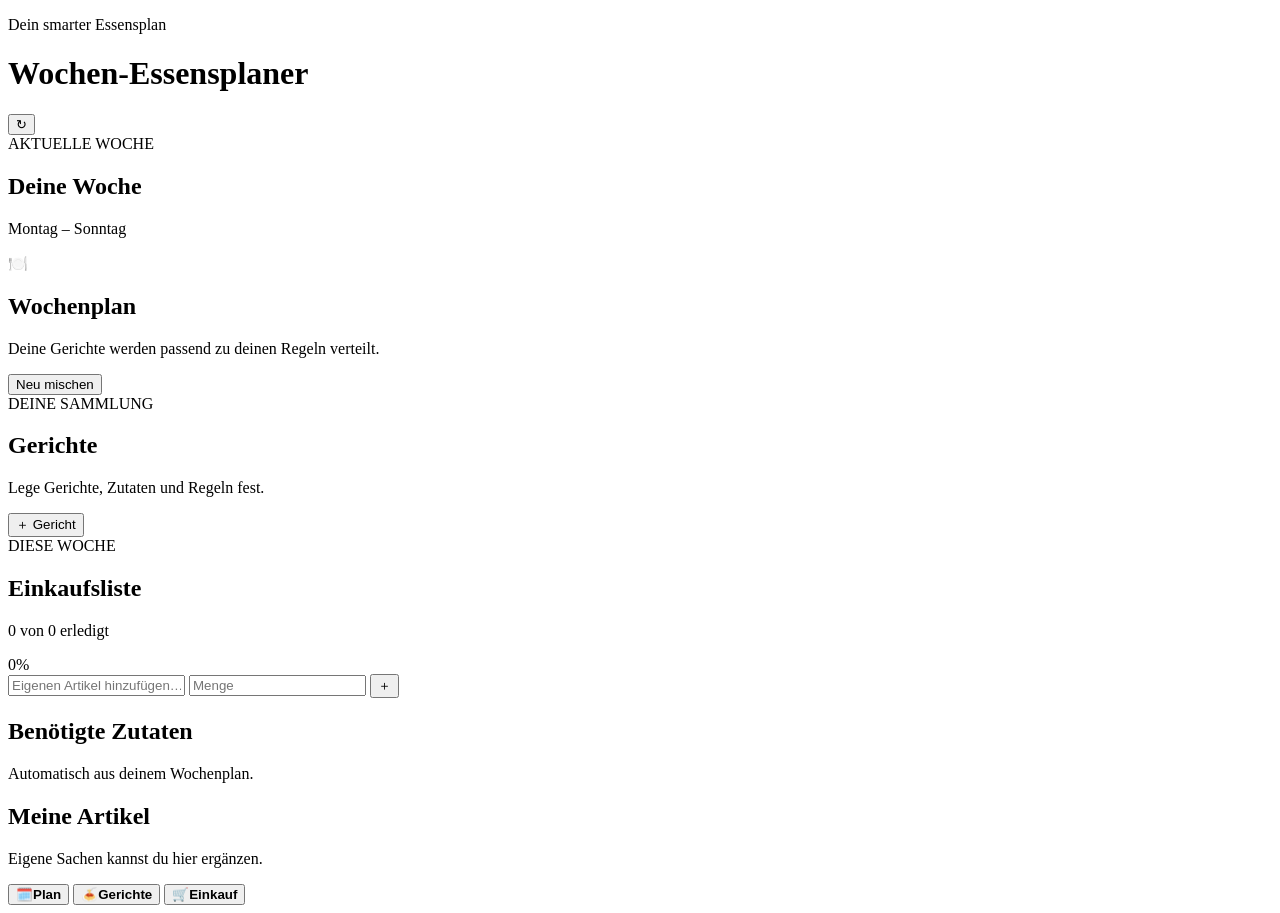
==== index.html @ 70a1434f "Build mobile-first weekly meal planner" ====
<!doctype html>
<html lang="de">
<head>
  <meta charset="utf-8">
  <meta name="viewport" content="width=device-width, initial-scale=1, viewport-fit=cover">
  <meta name="theme-color" content="#111827">
  <title>Wochen-Essensplaner</title>
  <link rel="stylesheet" href="style.css">
</head>
<body>
  <div class="app-shell">
    <header class="topbar">
      <div>
        <p class="eyebrow">Dein smarter Essensplan</p>
        <h1>Wochen-Essensplaner</h1>
      </div>
      <button class="icon-btn" id="shuffleTop" aria-label="Woche neu mischen">↻</button>
    </header>

    <main>
      <section class="tab-panel active" id="panel-plan" data-panel="plan">
        <div class="week-hero">
          <div>
            <span class="hero-label">AKTUELLE WOCHE</span>
            <h2 id="weekTitle">Deine Woche</h2>
            <p id="weekRange">Montag – Sonntag</p>
          </div>
          <span class="hero-icon">🍽️</span>
        </div>

        <div class="section-heading">
          <div>
            <h2>Wochenplan</h2>
            <p>Deine Gerichte werden passend zu deinen Regeln verteilt.</p>
          </div>
          <button class="primary-btn compact" id="shufflePlan">Neu mischen</button>
        </div>

        <div id="planList" class="stack"></div>
      </section>

      <section class="tab-panel" id="panel-dishes" data-panel="dishes">
        <div class="section-heading page-heading">
          <div>
            <span class="hero-label">DEINE SAMMLUNG</span>
            <h2>Gerichte</h2>
            <p>Lege Gerichte, Zutaten und Regeln fest.</p>
          </div>
          <button class="primary-btn" id="addDishBtn">＋ Gericht</button>
        </div>
        <div id="dishList" class="stack"></div>
      </section>

      <section class="tab-panel" id="panel-shopping" data-panel="shopping">
        <div class="shopping-summary">
          <div>
            <span class="hero-label">DIESE WOCHE</span>
            <h2>Einkaufsliste</h2>
            <p id="shoppingProgress">0 von 0 erledigt</p>
          </div>
          <div class="progress-ring" id="progressRing">0%</div>
        </div>

        <form class="add-shopping" id="shoppingForm">
          <input id="shoppingName" type="text" placeholder="Eigenen Artikel hinzufügen…" maxlength="80" required>
          <input id="shoppingQty" class="qty-input" type="text" placeholder="Menge" maxlength="20">
          <button class="primary-btn" type="submit">＋</button>
        </form>

        <div class="section-heading small-heading">
          <div>
            <h2>Benötigte Zutaten</h2>
            <p>Automatisch aus deinem Wochenplan.</p>
          </div>
        </div>
        <div id="autoShoppingList" class="shopping-list"></div>

        <div class="section-heading small-heading manual-heading">
          <div>
            <h2>Meine Artikel</h2>
            <p>Eigene Sachen kannst du hier ergänzen.</p>
          </div>
        </div>
        <div id="manualShoppingList" class="shopping-list"></div>
      </section>
    </main>

    <nav class="bottom-nav" aria-label="Hauptnavigation">
      <button class="nav-item active" data-tab="plan"><span>🗓️</span><strong>Plan</strong></button>
      <button class="nav-item" data-tab="dishes"><span>🍝</span><strong>Gerichte</strong></button>
      <button class="nav-item" data-tab="shopping"><span>🛒</span><strong>Einkauf</strong></button>
    </nav>
  </div>

  <dialog id="dishDialog" class="dish-dialog">
    <form method="dialog" id="dishForm" class="dialog-card">
      <div class="dialog-header">
        <div>
          <span class="hero-label">GERICHT BEARBEITEN</span>
          <h2 id="dialogTitle">Neues Gericht</h2>
        </div>
        <button type="button" class="icon-btn" id="closeDialog" aria-label="Schließen">×</button>
      </div>

      <label class="field-label">Name
        <input id="dishName" type="text" maxlength="60" placeholder="z. B. Spaghetti Bolognese" required>
      </label>

      <div class="field-block">
        <div class="field-label-row">
          <span class="field-label">Zutaten</span>
          <button type="button" class="text-btn" id="addIngredientBtn">＋ Zutat</button>
        </div>
        <div id="ingredientRows" class="ingredient-rows"></div>
      </div>

      <div class="field-block">
        <div class="field-label-row">
          <span class="field-label">Wann darf es vorkommen?</span>
          <button type="button" class="text-btn" id="allDaysBtn">Jeden Tag</button>
        </div>
        <div class="day-grid" id="dayGrid"></div>
        <p class="helper-text">Mehrere Tage sind möglich. Beispiel: Nur Samstag und Sonntag.</p>
      </div>

      <div class="dialog-actions">
        <button type="button" class="secondary-btn" id="cancelDish">Abbrechen</button>
        <button type="submit" class="primary-btn">Speichern</button>
      </div>
    </form>
  </dialog>

  <script src="script.js"></script>
</body>
</html>
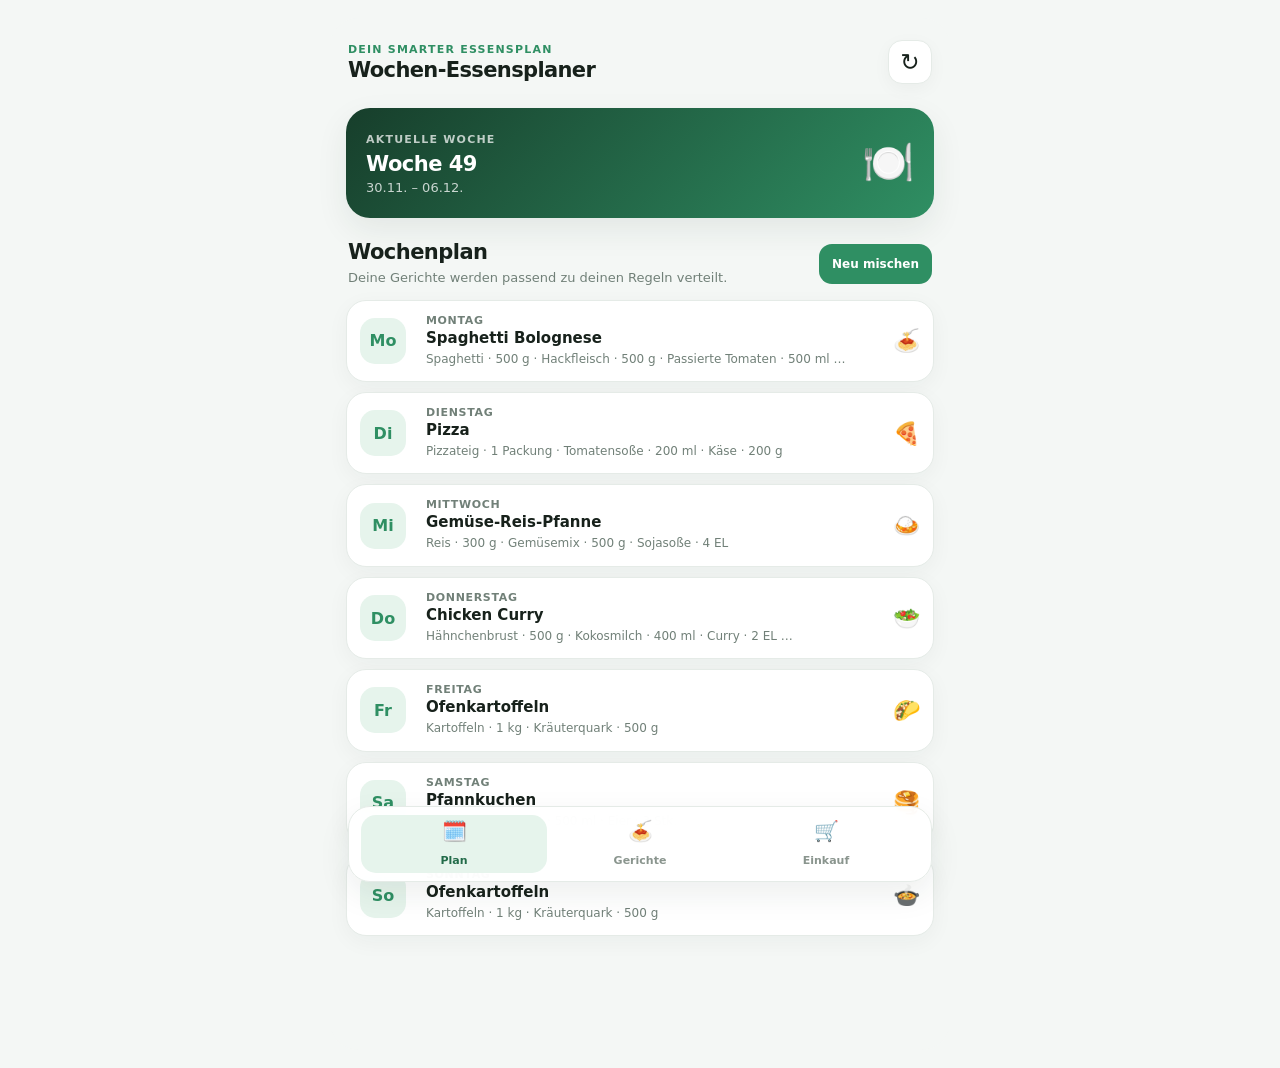
==== commit c86cffc8: "Connect automatic shopping checkbox fix" ====
--- a/index.html
+++ b/index.html
@@ -131,5 +131,6 @@
   </dialog>
 
   <script src="script.js"></script>
+  <script src="shopping-fix.js"></script>
 </body>
 </html>
--- a/style.css
+++ b/style.css
@@ -0,0 +1,219 @@
+:root {
+  --bg: #f4f7f5;
+  --card: #ffffff;
+  --text: #17211b;
+  --muted: #718078;
+  --line: #e5ebe7;
+  --accent: #2f8f63;
+  --accent-dark: #226b49;
+  --accent-soft: #e6f4ec;
+  --danger: #c94b4b;
+  --shadow: 0 12px 32px rgba(24, 48, 35, .08);
+  --radius: 20px;
+}
+
+* { box-sizing: border-box; }
+html { scroll-behavior: smooth; }
+body {
+  margin: 0;
+  background: var(--bg);
+  color: var(--text);
+  font-family: Inter, ui-sans-serif, system-ui, -apple-system, BlinkMacSystemFont, "Segoe UI", sans-serif;
+  -webkit-font-smoothing: antialiased;
+}
+button, input { font: inherit; }
+button { cursor: pointer; }
+
+.app-shell {
+  width: 100%;
+  max-width: 620px;
+  min-height: 100vh;
+  margin: 0 auto;
+  padding-bottom: calc(92px + env(safe-area-inset-bottom));
+}
+
+.topbar {
+  display: flex;
+  align-items: center;
+  justify-content: space-between;
+  padding: 22px 18px 14px;
+}
+
+.eyebrow, .hero-label {
+  margin: 0;
+  color: var(--accent);
+  font-size: 11px;
+  font-weight: 800;
+  letter-spacing: .11em;
+  text-transform: uppercase;
+}
+
+h1, h2, p { margin-top: 0; }
+h1 { margin-bottom: 0; font-size: 21px; letter-spacing: -.03em; }
+h2 { margin-bottom: 5px; font-size: 21px; letter-spacing: -.025em; }
+p { color: var(--muted); line-height: 1.45; }
+
+.icon-btn {
+  width: 44px;
+  height: 44px;
+  border: 1px solid var(--line);
+  border-radius: 14px;
+  background: var(--card);
+  color: var(--text);
+  font-size: 23px;
+  box-shadow: 0 5px 18px rgba(0,0,0,.04);
+}
+.icon-btn:active, .primary-btn:active, .secondary-btn:active, .nav-item:active { transform: scale(.97); }
+
+.tab-panel { display: none; padding: 6px 16px 22px; animation: fadeIn .18s ease; }
+.tab-panel.active { display: block; }
+@keyframes fadeIn { from { opacity: .2; transform: translateY(4px); } to { opacity: 1; transform: translateY(0); } }
+
+.week-hero, .shopping-summary {
+  display: flex;
+  align-items: center;
+  justify-content: space-between;
+  gap: 14px;
+  margin: 4px 0 22px;
+  padding: 20px;
+  border-radius: 24px;
+  background: linear-gradient(135deg, #173e2b, #2f8f63);
+  color: white;
+  box-shadow: var(--shadow);
+}
+.week-hero h2, .shopping-summary h2 { margin: 5px 0 3px; color: white; }
+.week-hero p, .shopping-summary p { margin: 0; color: rgba(255,255,255,.76); font-size: 13px; }
+.week-hero .hero-label, .shopping-summary .hero-label { color: rgba(255,255,255,.72); }
+.hero-icon { font-size: 42px; }
+
+.section-heading {
+  display: flex;
+  align-items: center;
+  justify-content: space-between;
+  gap: 12px;
+  margin: 0 2px 12px;
+}
+.section-heading p { margin: 0; font-size: 13px; }
+.page-heading { align-items: flex-end; margin-bottom: 18px; }
+.small-heading { margin-top: 20px; }
+.manual-heading { margin-top: 28px; }
+
+.primary-btn, .secondary-btn, .text-btn {
+  border: 0;
+  border-radius: 13px;
+  min-height: 44px;
+  padding: 0 16px;
+  font-weight: 800;
+  transition: transform .12s ease, background .12s ease;
+}
+.primary-btn { background: var(--accent); color: white; }
+.primary-btn:hover { background: var(--accent-dark); }
+.primary-btn.compact { min-height: 40px; padding: 0 13px; font-size: 12px; white-space: nowrap; }
+.secondary-btn { background: #edf1ee; color: var(--text); }
+.text-btn { min-height: auto; padding: 5px 0; background: transparent; color: var(--accent); font-size: 12px; }
+
+.stack { display: grid; gap: 10px; }
+.day-card, .dish-card, .shopping-item {
+  background: var(--card);
+  border: 1px solid var(--line);
+  border-radius: var(--radius);
+  box-shadow: 0 6px 22px rgba(30, 55, 40, .045);
+}
+.day-card {
+  display: grid;
+  grid-template-columns: 54px 1fr auto;
+  align-items: center;
+  gap: 12px;
+  padding: 13px;
+}
+.day-name { font-size: 11px; font-weight: 800; color: var(--muted); text-transform: uppercase; letter-spacing: .06em; }
+.day-number {
+  width: 46px; height: 46px; display: grid; place-items: center;
+  border-radius: 15px; background: var(--accent-soft); color: var(--accent); font-weight: 900;
+}
+.day-card h3 { margin: 2px 0 4px; font-size: 15px; }
+.day-card p { margin: 0; font-size: 12px; }
+.dish-emoji { font-size: 22px; }
+.empty-dish { color: var(--muted); font-style: italic; }
+
+.dish-card { padding: 16px; }
+.dish-card-top { display: flex; justify-content: space-between; gap: 12px; align-items: flex-start; }
+.dish-card h3 { margin: 0 0 5px; font-size: 16px; }
+.dish-card p { margin: 0; font-size: 12px; }
+.dish-actions { display: flex; gap: 6px; }
+.small-icon { width: 36px; height: 36px; border: 1px solid var(--line); border-radius: 11px; background: #fafcfb; }
+.small-icon.delete { color: var(--danger); }
+.tags { display: flex; flex-wrap: wrap; gap: 6px; margin-top: 13px; }
+.tag { padding: 6px 9px; border-radius: 9px; background: var(--accent-soft); color: var(--accent-dark); font-size: 11px; font-weight: 800; }
+.ingredient-preview { margin-top: 12px !important; color: #59675f; }
+.empty-state { padding: 28px 18px; border: 1px dashed #cfd9d3; border-radius: var(--radius); text-align: center; }
+.empty-state .empty-icon { font-size: 34px; margin-bottom: 8px; }
+.empty-state p { margin-bottom: 14px; font-size: 13px; }
+
+.shopping-summary { margin-bottom: 15px; }
+.progress-ring {
+  min-width: 62px; height: 62px; display: grid; place-items: center;
+  border: 5px solid rgba(255,255,255,.25); border-top-color: white;
+  border-radius: 50%; font-size: 12px; font-weight: 900;
+}
+.add-shopping { display: grid; grid-template-columns: 1fr 80px 48px; gap: 7px; }
+input {
+  width: 100%; min-height: 46px; border: 1px solid var(--line); border-radius: 13px;
+  background: var(--card); color: var(--text); padding: 0 13px; outline: none;
+}
+input:focus { border-color: var(--accent); box-shadow: 0 0 0 3px rgba(47,143,99,.12); }
+.qty-input { padding: 0 9px; }
+.add-shopping .primary-btn { padding: 0; }
+.shopping-list { display: grid; gap: 8px; }
+.shopping-item { display: flex; align-items: center; gap: 11px; padding: 12px 13px; }
+.shopping-check {
+  width: 22px; height: 22px; accent-color: var(--accent); flex: 0 0 auto;
+}
+.shopping-content { flex: 1; min-width: 0; }
+.shopping-name { display: block; font-size: 14px; font-weight: 700; overflow-wrap: anywhere; }
+.shopping-qty { display: block; margin-top: 2px; color: var(--muted); font-size: 11px; }
+.shopping-item.checked .shopping-name { text-decoration: line-through; color: #8c978f; }
+.delete-shopping { border: 0; background: transparent; color: #a3ada7; font-size: 18px; }
+
+.bottom-nav {
+  position: fixed;
+  z-index: 20;
+  left: 50%; bottom: 0;
+  transform: translateX(-50%);
+  width: min(100%, 620px);
+  display: grid; grid-template-columns: repeat(3, 1fr);
+  padding: 8px 12px calc(8px + env(safe-area-inset-bottom));
+  border-top: 1px solid var(--line);
+  background: rgba(255,255,255,.94);
+  backdrop-filter: blur(16px);
+}
+.nav-item { border: 0; background: transparent; color: #8a958e; min-height: 58px; border-radius: 15px; display: grid; place-items: center; gap: 2px; }
+.nav-item span { font-size: 20px; line-height: 1; }
+.nav-item strong { font-size: 11px; }
+.nav-item.active { background: var(--accent-soft); color: var(--accent-dark); }
+
+.dish-dialog { border: 0; padding: 0; width: min(100% - 22px, 580px); border-radius: 24px; background: transparent; }
+.dish-dialog::backdrop { background: rgba(12, 23, 17, .5); backdrop-filter: blur(4px); }
+.dialog-card { max-height: 88vh; overflow: auto; padding: 20px; border-radius: 24px; background: var(--card); }
+.dialog-header { display: flex; justify-content: space-between; align-items: flex-start; margin-bottom: 18px; }
+.dialog-header h2 { margin-top: 5px; }
+.field-label, .field-block > .field-label { display: block; font-size: 12px; font-weight: 800; }
+.field-label > input { display: block; margin-top: 7px; }
+.field-block { margin-top: 19px; }
+.field-label-row { display: flex; justify-content: space-between; align-items: center; margin-bottom: 8px; }
+.ingredient-rows { display: grid; gap: 7px; }
+.ingredient-row { display: grid; grid-template-columns: 1fr 68px 68px 36px; gap: 5px; }
+.ingredient-row input { min-width: 0; min-height: 42px; padding: 0 9px; font-size: 12px; }
+.remove-ingredient { border: 0; border-radius: 11px; background: #f8eeee; color: var(--danger); }
+.day-grid { display: grid; grid-template-columns: repeat(4, 1fr); gap: 7px; }
+.day-option input { position: absolute; opacity: 0; pointer-events: none; }
+.day-option span { display: grid; place-items: center; min-height: 40px; border: 1px solid var(--line); border-radius: 11px; color: var(--muted); font-size: 11px; font-weight: 800; }
+.day-option input:checked + span { background: var(--accent-soft); border-color: #a9d6bb; color: var(--accent-dark); }
+.helper-text { margin: 8px 0 0; font-size: 11px; }
+.dialog-actions { display: grid; grid-template-columns: 1fr 1fr; gap: 8px; margin-top: 22px; }
+
+@media (min-width: 700px) {
+  body { padding: 18px 0; }
+  .app-shell { min-height: calc(100vh - 36px); border-radius: 28px; background: var(--bg); }
+  .bottom-nav { bottom: 18px; border: 1px solid var(--line); border-radius: 22px; width: min(calc(100% - 36px), 584px); box-shadow: var(--shadow); }
+}
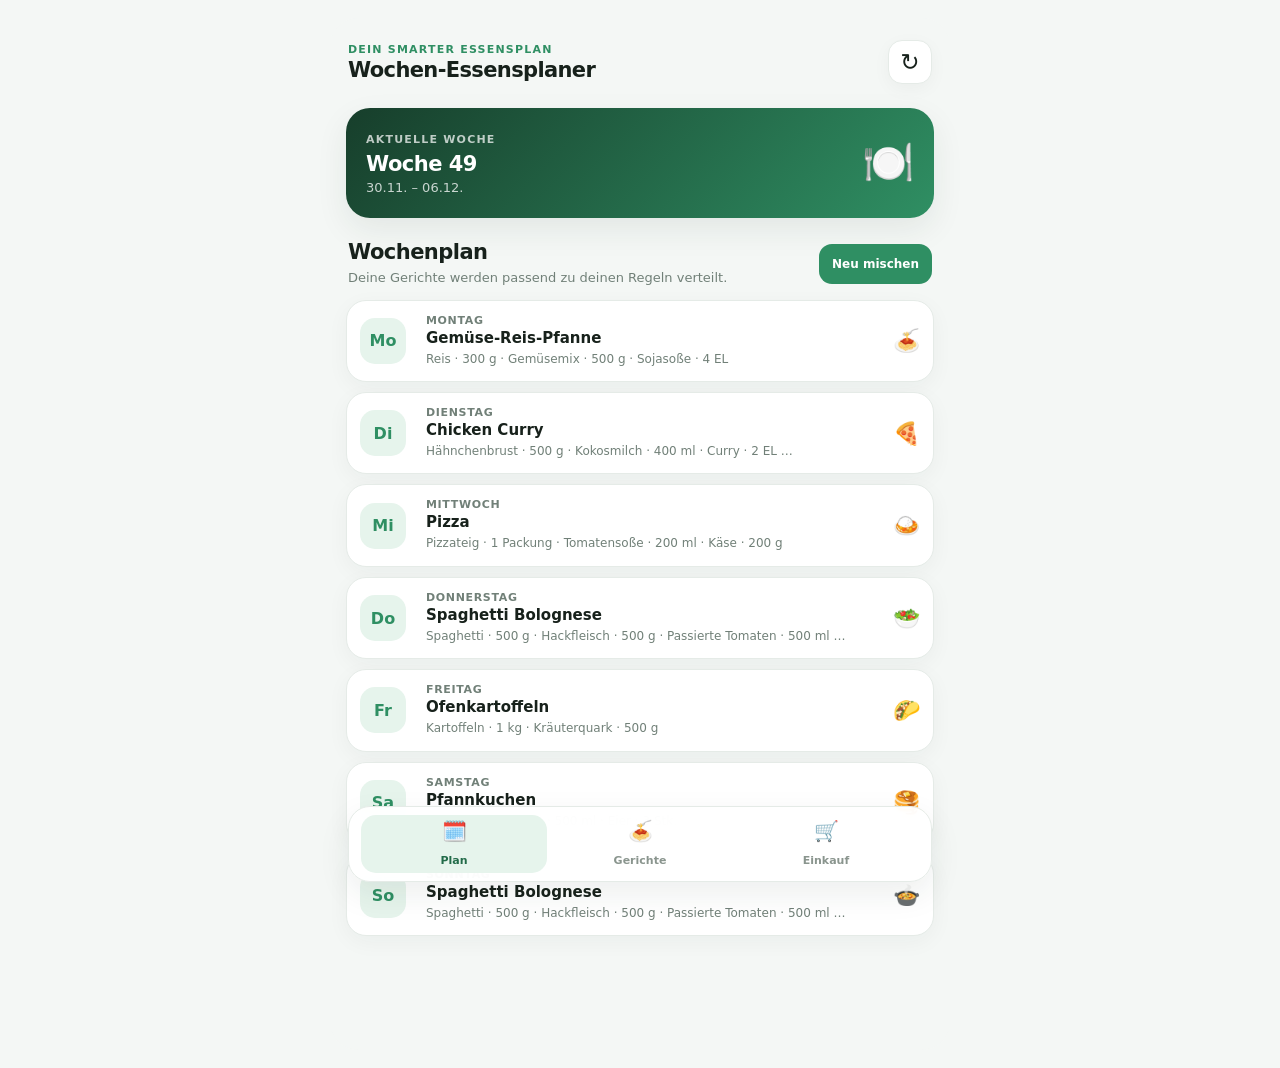
==== commit 0f3af40e: "Connect app manifest and service worker" ====
--- a/index.html
+++ b/index.html
@@ -6,6 +6,7 @@
   <meta name="theme-color" content="#111827">
   <title>Wochen-Essensplaner</title>
   <link rel="stylesheet" href="style.css">
+  <link rel="manifest" href="manifest.webmanifest">
 </head>
 <body>
   <div class="app-shell">
@@ -132,5 +133,10 @@
 
   <script src="script.js"></script>
   <script src="shopping-fix.js"></script>
+  <script>
+    if ("serviceWorker" in navigator && (location.protocol === "https:" || location.hostname === "localhost")) {
+      window.addEventListener("load", () => navigator.serviceWorker.register("./sw.js").catch(err => console.warn("Offline-Modus konnte nicht aktiviert werden:", err)));
+    }
+  </script>
 </body>
 </html>
--- a/style.css
+++ b/style.css
@@ -153,8 +153,9 @@
 .shopping-summary { margin-bottom: 15px; }
 .progress-ring {
   min-width: 62px; height: 62px; display: grid; place-items: center;
-  border: 5px solid rgba(255,255,255,.25); border-top-color: white;
-  border-radius: 50%; font-size: 12px; font-weight: 900;
+  border: 0;
+  border-radius: 0;
+  font-size: 12px; font-weight: 900;
 }
 .add-shopping { display: grid; grid-template-columns: 1fr 80px 48px; gap: 7px; }
 input {
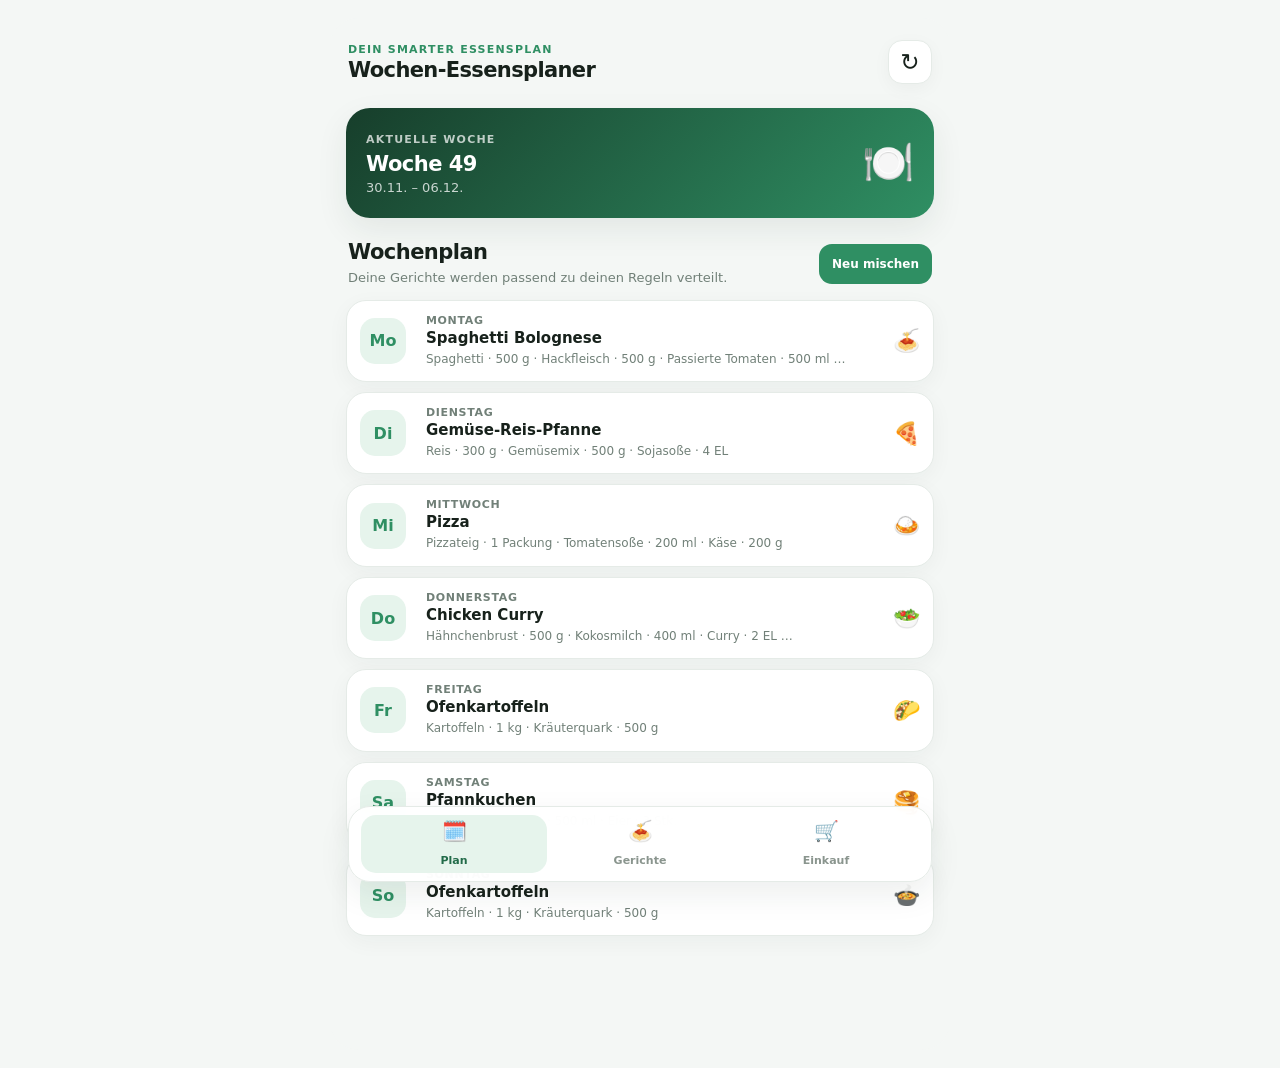
==== commit 9636920f: "Connect app icon and theme color" ====
--- a/index.html
+++ b/index.html
@@ -3,10 +3,11 @@
 <head>
   <meta charset="utf-8">
   <meta name="viewport" content="width=device-width, initial-scale=1, viewport-fit=cover">
-  <meta name="theme-color" content="#111827">
+  <meta name="theme-color" content="#173e2b">
   <title>Wochen-Essensplaner</title>
   <link rel="stylesheet" href="style.css">
   <link rel="manifest" href="manifest.webmanifest">
+  <link rel="icon" href="icons/icon.svg" type="image/svg+xml">
 </head>
 <body>
   <div class="app-shell">
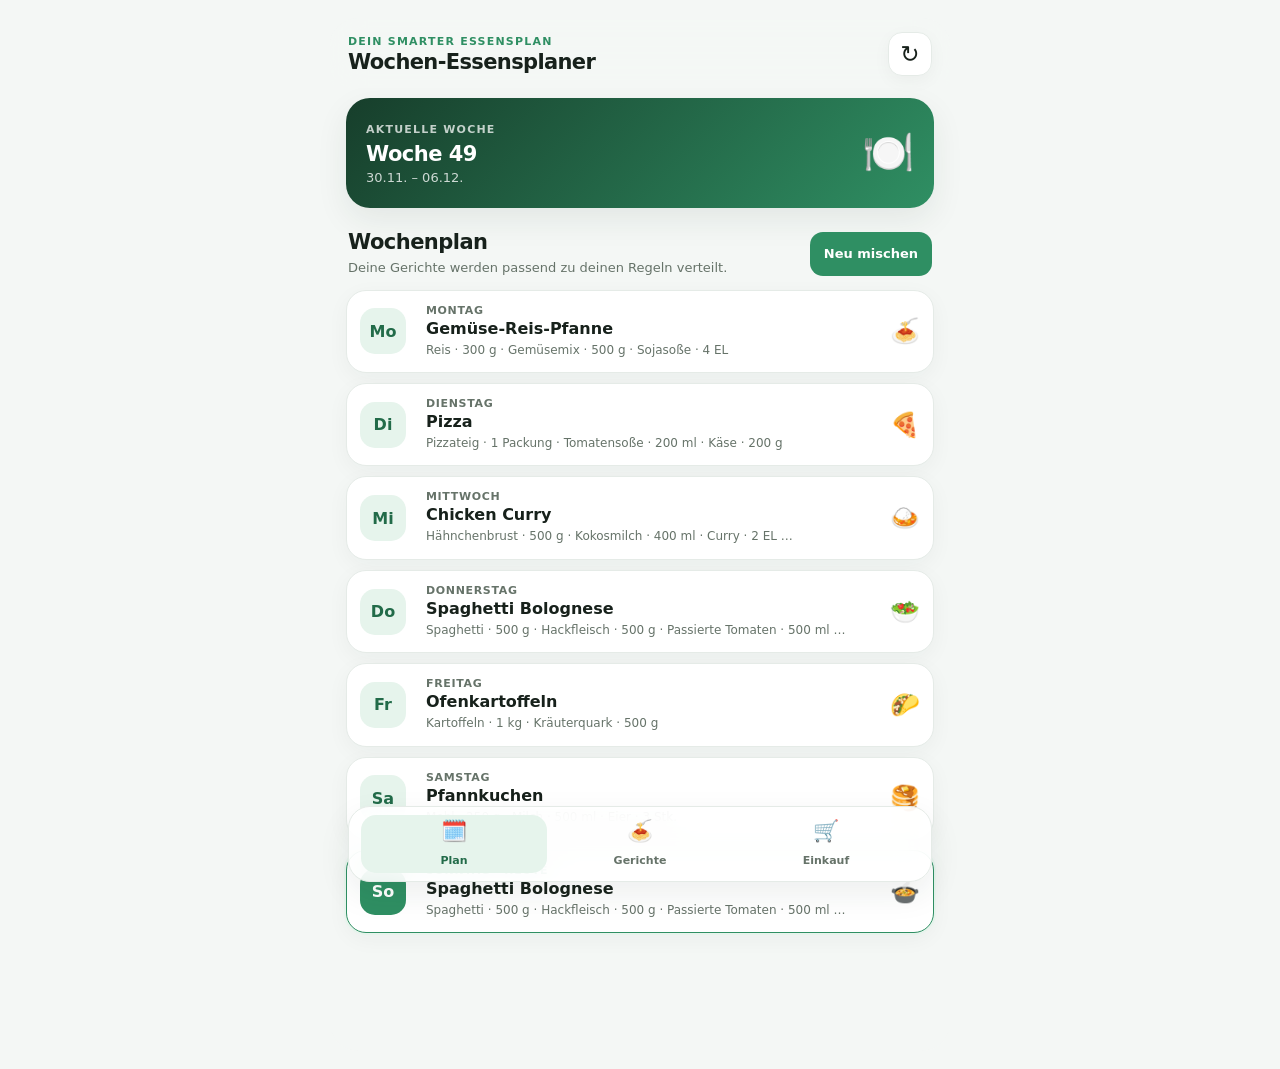
==== commit 50340b04: "Add files via upload" ====
--- a/index.html
+++ b/index.html
@@ -3,11 +3,25 @@
 <head>
   <meta charset="utf-8">
   <meta name="viewport" content="width=device-width, initial-scale=1, viewport-fit=cover">
-  <meta name="theme-color" content="#173e2b">
+  <meta name="theme-color" content="#f4f7f5" media="(prefers-color-scheme: light)">
+  <meta name="theme-color" content="#0e1411" media="(prefers-color-scheme: dark)">
+  <meta name="color-scheme" content="light dark">
+  <meta name="description" content="Plane dein Essen für die ganze Woche und bekomme die Einkaufsliste automatisch.">
   <title>Wochen-Essensplaner</title>
-  <link rel="stylesheet" href="style.css">
+
+  <!-- App-Installation (Android/Chrome) -->
   <link rel="manifest" href="manifest.webmanifest">
   <link rel="icon" href="icons/icon.svg" type="image/svg+xml">
+
+  <!-- App-Installation (iOS / Zum Home-Bildschirm) -->
+  <meta name="apple-mobile-web-app-capable" content="yes">
+  <meta name="mobile-web-app-capable" content="yes">
+  <meta name="apple-mobile-web-app-status-bar-style" content="default">
+  <meta name="apple-mobile-web-app-title" content="Essensplan">
+  <meta name="format-detection" content="telephone=no">
+  <link rel="apple-touch-icon" href="icons/apple-touch-icon.png">
+
+  <link rel="stylesheet" href="style.css">
 </head>
 <body>
   <div class="app-shell">
@@ -18,6 +32,12 @@
       </div>
       <button class="icon-btn" id="shuffleTop" aria-label="Woche neu mischen">↻</button>
     </header>
+
+    <aside class="install-hint" id="installHint" hidden>
+      <span class="hint-icon" aria-hidden="true">📲</span>
+      <p>Als App nutzen: In Safari auf <strong>Teilen</strong> tippen und <strong>„Zum Home-Bildschirm“</strong> wählen.</p>
+      <button class="icon-btn" id="closeHint" aria-label="Hinweis schließen">×</button>
+    </aside>
 
     <main>
       <section class="tab-panel active" id="panel-plan" data-panel="plan">
@@ -60,13 +80,13 @@
             <h2>Einkaufsliste</h2>
             <p id="shoppingProgress">0 von 0 erledigt</p>
           </div>
-          <div class="progress-ring" id="progressRing">0%</div>
+          <div class="progress-ring" id="progressRing" aria-hidden="true">0%</div>
         </div>
 
-        <form class="add-shopping" id="shoppingForm">
-          <input id="shoppingName" type="text" placeholder="Eigenen Artikel hinzufügen…" maxlength="80" required>
-          <input id="shoppingQty" class="qty-input" type="text" placeholder="Menge" maxlength="20">
-          <button class="primary-btn" type="submit">＋</button>
+        <form class="add-shopping" id="shoppingForm" autocomplete="off">
+          <input id="shoppingName" type="text" placeholder="Eigenen Artikel hinzufügen…" maxlength="80" enterkeyhint="done" autocapitalize="sentences" required>
+          <input id="shoppingQty" class="qty-input" type="text" placeholder="Menge" maxlength="20" enterkeyhint="done">
+          <button class="primary-btn" type="submit" aria-label="Artikel hinzufügen">＋</button>
         </form>
 
         <div class="section-heading small-heading">
@@ -95,7 +115,7 @@
   </div>
 
   <dialog id="dishDialog" class="dish-dialog">
-    <form method="dialog" id="dishForm" class="dialog-card">
+    <form method="dialog" id="dishForm" class="dialog-card" autocomplete="off">
       <div class="dialog-header">
         <div>
           <span class="hero-label">GERICHT BEARBEITEN</span>
@@ -105,7 +125,7 @@
       </div>
 
       <label class="field-label">Name
-        <input id="dishName" type="text" maxlength="60" placeholder="z. B. Spaghetti Bolognese" required>
+        <input id="dishName" type="text" maxlength="60" placeholder="z. B. Spaghetti Bolognese" autocapitalize="sentences" enterkeyhint="next" required>
       </label>
 
       <div class="field-block">
@@ -133,11 +153,5 @@
   </dialog>
 
   <script src="script.js"></script>
-  <script src="shopping-fix.js"></script>
-  <script>
-    if ("serviceWorker" in navigator && (location.protocol === "https:" || location.hostname === "localhost")) {
-      window.addEventListener("load", () => navigator.serviceWorker.register("./sw.js").catch(err => console.warn("Offline-Modus konnte nicht aktiviert werden:", err)));
-    }
-  </script>
 </body>
-</html>+</html>
--- a/style.css
+++ b/style.css
@@ -1,42 +1,116 @@
 :root {
+  color-scheme: light dark;
   --bg: #f4f7f5;
+  --bg-blur: rgba(244, 247, 245, .88);
   --card: #ffffff;
   --text: #17211b;
-  --muted: #718078;
+  --text-soft: #59675f;
+  --muted: #667369;
   --line: #e5ebe7;
   --accent: #2f8f63;
+  --accent-hover: #226b49;
   --accent-dark: #226b49;
   --accent-soft: #e6f4ec;
+  --accent-line: #a9d6bb;
   --danger: #c94b4b;
+  --danger-soft: #f8eeee;
+  --surface-2: #edf1ee;
+  --surface-3: #fafcfb;
+  --done: #8c978f;
+  --dash: #cfd9d3;
+  --nav-bg: rgba(255, 255, 255, .88);
   --shadow: 0 12px 32px rgba(24, 48, 35, .08);
+  --card-shadow: 0 6px 22px rgba(30, 55, 40, .045);
   --radius: 20px;
+  --safe-top: env(safe-area-inset-top, 0px);
+  --safe-bottom: env(safe-area-inset-bottom, 0px);
+}
+
+@media (prefers-color-scheme: dark) {
+  :root {
+    --bg: #0e1411;
+    --bg-blur: rgba(14, 20, 17, .88);
+    --card: #17201b;
+    --text: #e9f0eb;
+    --text-soft: #a7b5ac;
+    --muted: #93a39a;
+    --line: #26332b;
+    --accent: #34996b;
+    --accent-hover: #3aa877;
+    --accent-dark: #7fd3a8;
+    --accent-soft: #1b3226;
+    --accent-line: #2f6b4d;
+    --danger: #ef7d7d;
+    --danger-soft: #3a2224;
+    --surface-2: #222d26;
+    --surface-3: #1c2620;
+    --done: #6f7d74;
+    --dash: #36453b;
+    --nav-bg: rgba(23, 32, 27, .88);
+    --shadow: 0 12px 32px rgba(0, 0, 0, .35);
+    --card-shadow: 0 6px 22px rgba(0, 0, 0, .25);
+  }
 }
 
 * { box-sizing: border-box; }
-html { scroll-behavior: smooth; }
+[hidden] { display: none !important; }
+
+html {
+  -webkit-text-size-adjust: 100%;
+  text-size-adjust: 100%;
+}
+
 body {
   margin: 0;
+  min-height: 100vh;
+  min-height: 100dvh;
   background: var(--bg);
   color: var(--text);
   font-family: Inter, ui-sans-serif, system-ui, -apple-system, BlinkMacSystemFont, "Segoe UI", sans-serif;
   -webkit-font-smoothing: antialiased;
-}
+  -webkit-tap-highlight-color: transparent;
+  overscroll-behavior-y: none;
+}
+
+/* Hintergrund nicht scrollen, solange das Bottom Sheet offen ist */
+body:has(dialog[open]) { overflow: hidden; }
+
 button, input { font: inherit; }
-button { cursor: pointer; }
+button {
+  cursor: pointer;
+  touch-action: manipulation;
+  -webkit-user-select: none;
+  user-select: none;
+}
+
+:focus-visible {
+  outline: 3px solid var(--accent);
+  outline-offset: 2px;
+}
 
 .app-shell {
   width: 100%;
   max-width: 620px;
   min-height: 100vh;
+  min-height: 100dvh;
   margin: 0 auto;
-  padding-bottom: calc(92px + env(safe-area-inset-bottom));
+  padding-left: env(safe-area-inset-left, 0px);
+  padding-right: env(safe-area-inset-right, 0px);
+  padding-bottom: calc(96px + var(--safe-bottom));
 }
 
 .topbar {
+  position: sticky;
+  top: 0;
+  z-index: 15;
   display: flex;
   align-items: center;
   justify-content: space-between;
-  padding: 22px 18px 14px;
+  gap: 12px;
+  padding: calc(14px + var(--safe-top)) 18px 12px;
+  background: var(--bg-blur);
+  -webkit-backdrop-filter: blur(16px);
+  backdrop-filter: blur(16px);
 }
 
 .eyebrow, .hero-label {
@@ -54,6 +128,7 @@
 p { color: var(--muted); line-height: 1.45; }
 
 .icon-btn {
+  flex: 0 0 auto;
   width: 44px;
   height: 44px;
   border: 1px solid var(--line);
@@ -61,9 +136,24 @@
   background: var(--card);
   color: var(--text);
   font-size: 23px;
-  box-shadow: 0 5px 18px rgba(0,0,0,.04);
-}
-.icon-btn:active, .primary-btn:active, .secondary-btn:active, .nav-item:active { transform: scale(.97); }
+  box-shadow: 0 5px 18px rgba(0, 0, 0, .04);
+}
+.icon-btn:active, .primary-btn:active, .secondary-btn:active, .nav-item:active, .small-icon:active { transform: scale(.96); }
+
+/* Hinweis: App auf dem iPhone installieren */
+.install-hint {
+  display: grid;
+  grid-template-columns: auto 1fr auto;
+  align-items: center;
+  gap: 12px;
+  margin: 4px 16px 6px;
+  padding: 12px 12px 12px 14px;
+  border: 1px solid var(--accent-line);
+  border-radius: 18px;
+  background: var(--accent-soft);
+}
+.install-hint p { margin: 0; color: var(--text); font-size: 13px; }
+.hint-icon { font-size: 24px; }
 
 .tab-panel { display: none; padding: 6px 16px 22px; animation: fadeIn .18s ease; }
 .tab-panel.active { display: block; }
@@ -82,8 +172,8 @@
   box-shadow: var(--shadow);
 }
 .week-hero h2, .shopping-summary h2 { margin: 5px 0 3px; color: white; }
-.week-hero p, .shopping-summary p { margin: 0; color: rgba(255,255,255,.76); font-size: 13px; }
-.week-hero .hero-label, .shopping-summary .hero-label { color: rgba(255,255,255,.72); }
+.week-hero p, .shopping-summary p { margin: 0; color: rgba(255, 255, 255, .78); font-size: 13px; }
+.week-hero .hero-label, .shopping-summary .hero-label { color: rgba(255, 255, 255, .74); }
 .hero-icon { font-size: 42px; }
 
 .section-heading {
@@ -101,23 +191,26 @@
 .primary-btn, .secondary-btn, .text-btn {
   border: 0;
   border-radius: 13px;
-  min-height: 44px;
+  min-height: 46px;
   padding: 0 16px;
   font-weight: 800;
   transition: transform .12s ease, background .12s ease;
 }
 .primary-btn { background: var(--accent); color: white; }
-.primary-btn:hover { background: var(--accent-dark); }
-.primary-btn.compact { min-height: 40px; padding: 0 13px; font-size: 12px; white-space: nowrap; }
-.secondary-btn { background: #edf1ee; color: var(--text); }
-.text-btn { min-height: auto; padding: 5px 0; background: transparent; color: var(--accent); font-size: 12px; }
+.primary-btn.compact { min-height: 44px; padding: 0 14px; font-size: 13px; white-space: nowrap; }
+.secondary-btn { background: var(--surface-2); color: var(--text); }
+.text-btn { min-height: 44px; padding: 0 4px; background: transparent; color: var(--accent); font-size: 13px; }
+
+@media (hover: hover) {
+  .primary-btn:hover { background: var(--accent-hover); }
+}
 
 .stack { display: grid; gap: 10px; }
 .day-card, .dish-card, .shopping-item {
   background: var(--card);
   border: 1px solid var(--line);
   border-radius: var(--radius);
-  box-shadow: 0 6px 22px rgba(30, 55, 40, .045);
+  box-shadow: var(--card-shadow);
 }
 .day-card {
   display: grid;
@@ -126,56 +219,84 @@
   gap: 12px;
   padding: 13px;
 }
+.day-card.today { border-color: var(--accent); box-shadow: 0 0 0 2px var(--accent-soft), var(--card-shadow); }
+.day-card.today .day-number { background: var(--accent); color: #fff; }
 .day-name { font-size: 11px; font-weight: 800; color: var(--muted); text-transform: uppercase; letter-spacing: .06em; }
+.day-card.today .day-name { color: var(--accent); }
 .day-number {
   width: 46px; height: 46px; display: grid; place-items: center;
-  border-radius: 15px; background: var(--accent-soft); color: var(--accent); font-weight: 900;
-}
-.day-card h3 { margin: 2px 0 4px; font-size: 15px; }
-.day-card p { margin: 0; font-size: 12px; }
-.dish-emoji { font-size: 22px; }
-.empty-dish { color: var(--muted); font-style: italic; }
+  border-radius: 15px; background: var(--accent-soft); color: var(--accent-dark); font-weight: 900;
+}
+.day-card h3 { margin: 2px 0 4px; font-size: 16px; }
+.day-card p { margin: 0; font-size: 12px; overflow-wrap: anywhere; }
+.dish-emoji { font-size: 24px; }
+.empty-dish { color: var(--muted); font-style: italic; font-weight: 500; }
 
 .dish-card { padding: 16px; }
 .dish-card-top { display: flex; justify-content: space-between; gap: 12px; align-items: flex-start; }
-.dish-card h3 { margin: 0 0 5px; font-size: 16px; }
+.dish-card h3 { margin: 0 0 5px; font-size: 16px; overflow-wrap: anywhere; }
 .dish-card p { margin: 0; font-size: 12px; }
-.dish-actions { display: flex; gap: 6px; }
-.small-icon { width: 36px; height: 36px; border: 1px solid var(--line); border-radius: 11px; background: #fafcfb; }
+.dish-actions { display: flex; gap: 8px; flex: 0 0 auto; }
+.small-icon {
+  width: 44px; height: 44px;
+  border: 1px solid var(--line); border-radius: 13px;
+  background: var(--surface-3); color: var(--text);
+  font-size: 17px;
+}
 .small-icon.delete { color: var(--danger); }
 .tags { display: flex; flex-wrap: wrap; gap: 6px; margin-top: 13px; }
-.tag { padding: 6px 9px; border-radius: 9px; background: var(--accent-soft); color: var(--accent-dark); font-size: 11px; font-weight: 800; }
-.ingredient-preview { margin-top: 12px !important; color: #59675f; }
-.empty-state { padding: 28px 18px; border: 1px dashed #cfd9d3; border-radius: var(--radius); text-align: center; }
+.tag { padding: 6px 10px; border-radius: 9px; background: var(--accent-soft); color: var(--accent-dark); font-size: 12px; font-weight: 800; }
+.ingredient-preview { margin-top: 12px !important; color: var(--text-soft); }
+.empty-state { padding: 28px 18px; border: 1px dashed var(--dash); border-radius: var(--radius); text-align: center; }
 .empty-state .empty-icon { font-size: 34px; margin-bottom: 8px; }
 .empty-state p { margin-bottom: 14px; font-size: 13px; }
 
+/* Einkauf */
 .shopping-summary { margin-bottom: 15px; }
 .progress-ring {
-  min-width: 62px; height: 62px; display: grid; place-items: center;
-  border: 0;
-  border-radius: 0;
-  font-size: 12px; font-weight: 900;
-}
-.add-shopping { display: grid; grid-template-columns: 1fr 80px 48px; gap: 7px; }
+  --p: 0;
+  flex: 0 0 64px;
+  width: 64px; height: 64px;
+  display: grid; place-items: center;
+  border-radius: 50%;
+  background:
+    radial-gradient(closest-side, #1f5a3f 78%, transparent 80% 100%),
+    conic-gradient(#fff calc(var(--p) * 1%), rgba(255, 255, 255, .25) 0);
+  font-size: 13px; font-weight: 900;
+}
+
+.add-shopping { display: grid; grid-template-columns: 1fr 84px 50px; gap: 7px; }
 input {
-  width: 100%; min-height: 46px; border: 1px solid var(--line); border-radius: 13px;
+  width: 100%; min-height: 48px; border: 1px solid var(--line); border-radius: 13px;
   background: var(--card); color: var(--text); padding: 0 13px; outline: none;
-}
-input:focus { border-color: var(--accent); box-shadow: 0 0 0 3px rgba(47,143,99,.12); }
+  font-size: 16px; /* verhindert automatisches Zoomen in iOS Safari */
+}
+input::placeholder { color: var(--muted); opacity: .8; }
+input:focus { border-color: var(--accent); box-shadow: 0 0 0 3px rgba(47, 143, 99, .2); }
 .qty-input { padding: 0 9px; }
-.add-shopping .primary-btn { padding: 0; }
+.add-shopping .primary-btn { padding: 0; font-size: 22px; }
+
 .shopping-list { display: grid; gap: 8px; }
-.shopping-item { display: flex; align-items: center; gap: 11px; padding: 12px 13px; }
-.shopping-check {
-  width: 22px; height: 22px; accent-color: var(--accent); flex: 0 0 auto;
-}
+.shopping-item { display: flex; align-items: center; gap: 4px; padding: 0 6px 0 0; }
+.shopping-main {
+  flex: 1; min-width: 0; min-height: 56px;
+  display: flex; align-items: center; gap: 13px;
+  padding: 8px 4px 8px 14px;
+  cursor: pointer;
+}
+.shopping-check { width: 26px; height: 26px; min-height: 0; padding: 0; accent-color: var(--accent); flex: 0 0 auto; }
 .shopping-content { flex: 1; min-width: 0; }
-.shopping-name { display: block; font-size: 14px; font-weight: 700; overflow-wrap: anywhere; }
-.shopping-qty { display: block; margin-top: 2px; color: var(--muted); font-size: 11px; }
-.shopping-item.checked .shopping-name { text-decoration: line-through; color: #8c978f; }
-.delete-shopping { border: 0; background: transparent; color: #a3ada7; font-size: 18px; }
-
+.shopping-name { display: block; font-size: 15px; font-weight: 700; overflow-wrap: anywhere; }
+.shopping-qty { display: block; margin-top: 2px; color: var(--muted); font-size: 12px; }
+.shopping-item.checked .shopping-name { text-decoration: line-through; color: var(--done); }
+.shopping-item.checked { opacity: .78; }
+.delete-shopping {
+  flex: 0 0 auto; width: 44px; height: 44px;
+  border: 0; border-radius: 12px; background: transparent;
+  color: var(--muted); font-size: 22px;
+}
+
+/* Navigation unten */
 .bottom-nav {
   position: fixed;
   z-index: 20;
@@ -183,38 +304,99 @@
   transform: translateX(-50%);
   width: min(100%, 620px);
   display: grid; grid-template-columns: repeat(3, 1fr);
-  padding: 8px 12px calc(8px + env(safe-area-inset-bottom));
+  padding: 8px 12px calc(8px + var(--safe-bottom));
   border-top: 1px solid var(--line);
-  background: rgba(255,255,255,.94);
+  background: var(--nav-bg);
+  -webkit-backdrop-filter: blur(16px);
   backdrop-filter: blur(16px);
 }
-.nav-item { border: 0; background: transparent; color: #8a958e; min-height: 58px; border-radius: 15px; display: grid; place-items: center; gap: 2px; }
-.nav-item span { font-size: 20px; line-height: 1; }
+.nav-item {
+  border: 0; background: transparent; color: var(--muted);
+  min-height: 58px; border-radius: 15px;
+  display: grid; place-items: center; gap: 2px;
+}
+.nav-item span { font-size: 21px; line-height: 1; }
 .nav-item strong { font-size: 11px; }
 .nav-item.active { background: var(--accent-soft); color: var(--accent-dark); }
 
-.dish-dialog { border: 0; padding: 0; width: min(100% - 22px, 580px); border-radius: 24px; background: transparent; }
-.dish-dialog::backdrop { background: rgba(12, 23, 17, .5); backdrop-filter: blur(4px); }
-.dialog-card { max-height: 88vh; overflow: auto; padding: 20px; border-radius: 24px; background: var(--card); }
+/* Gericht bearbeiten: auf dem Handy als Bottom Sheet */
+.dish-dialog {
+  width: 100%;
+  max-width: 580px;
+  max-height: calc(100dvh - 10px - var(--safe-top));
+  margin: auto auto 0;
+  padding: 0;
+  border: 0;
+  background: transparent;
+  color: var(--text);
+  overflow: hidden;
+}
+.dish-dialog[open] { animation: sheetUp .24s cubic-bezier(.2, .8, .2, 1); }
+.dish-dialog::backdrop { background: rgba(8, 15, 11, .55); -webkit-backdrop-filter: blur(4px); backdrop-filter: blur(4px); }
+@keyframes sheetUp { from { transform: translateY(40px); opacity: 0; } to { transform: translateY(0); opacity: 1; } }
+
+.dialog-card {
+  max-height: calc(100dvh - 10px - var(--safe-top));
+  overflow-y: auto;
+  overscroll-behavior: contain;
+  -webkit-overflow-scrolling: touch;
+  padding: 20px 18px calc(22px + var(--safe-bottom));
+  border-radius: 26px 26px 0 0;
+  background: var(--card);
+}
 .dialog-header { display: flex; justify-content: space-between; align-items: flex-start; margin-bottom: 18px; }
 .dialog-header h2 { margin-top: 5px; }
-.field-label, .field-block > .field-label { display: block; font-size: 12px; font-weight: 800; }
+.field-label, .field-block > .field-label { display: block; font-size: 13px; font-weight: 800; }
 .field-label > input { display: block; margin-top: 7px; }
-.field-block { margin-top: 19px; }
-.field-label-row { display: flex; justify-content: space-between; align-items: center; margin-bottom: 8px; }
-.ingredient-rows { display: grid; gap: 7px; }
-.ingredient-row { display: grid; grid-template-columns: 1fr 68px 68px 36px; gap: 5px; }
-.ingredient-row input { min-width: 0; min-height: 42px; padding: 0 9px; font-size: 12px; }
-.remove-ingredient { border: 0; border-radius: 11px; background: #f8eeee; color: var(--danger); }
-.day-grid { display: grid; grid-template-columns: repeat(4, 1fr); gap: 7px; }
-.day-option input { position: absolute; opacity: 0; pointer-events: none; }
-.day-option span { display: grid; place-items: center; min-height: 40px; border: 1px solid var(--line); border-radius: 11px; color: var(--muted); font-size: 11px; font-weight: 800; }
-.day-option input:checked + span { background: var(--accent-soft); border-color: #a9d6bb; color: var(--accent-dark); }
-.helper-text { margin: 8px 0 0; font-size: 11px; }
+.field-block { margin-top: 20px; }
+.field-label-row { display: flex; justify-content: space-between; align-items: center; margin-bottom: 4px; }
+
+.ingredient-rows { display: grid; gap: 8px; }
+.ingredient-row {
+  display: grid;
+  grid-template-columns: 1fr 1fr 44px;
+  gap: 6px;
+  padding: 8px;
+  border: 1px solid var(--line);
+  border-radius: 15px;
+  background: var(--surface-3);
+}
+.ingredient-row [data-ing-name] { grid-column: 1 / -1; }
+.ingredient-row input { min-width: 0; min-height: 44px; padding: 0 11px; }
+.remove-ingredient {
+  width: 44px; height: 44px;
+  border: 0; border-radius: 12px;
+  background: var(--danger-soft); color: var(--danger);
+  font-size: 20px;
+}
+
+.day-grid { display: grid; grid-template-columns: repeat(4, 1fr); gap: 8px; }
+.day-option { position: relative; }
+.day-option input { position: absolute; inset: 0; opacity: 0; pointer-events: none; }
+.day-option span {
+  display: grid; place-items: center; min-height: 46px;
+  border: 1px solid var(--line); border-radius: 12px;
+  color: var(--muted); font-size: 13px; font-weight: 800;
+}
+.day-option input:checked + span { background: var(--accent-soft); border-color: var(--accent-line); color: var(--accent-dark); }
+.day-option input:focus-visible + span { outline: 3px solid var(--accent); outline-offset: 2px; }
+.helper-text { margin: 8px 0 0; font-size: 12px; }
 .dialog-actions { display: grid; grid-template-columns: 1fr 1fr; gap: 8px; margin-top: 22px; }
 
 @media (min-width: 700px) {
   body { padding: 18px 0; }
-  .app-shell { min-height: calc(100vh - 36px); border-radius: 28px; background: var(--bg); }
+  .app-shell { min-height: calc(100dvh - 36px); border-radius: 28px; background: var(--bg); }
+  .topbar { border-radius: 28px 28px 0 0; }
   .bottom-nav { bottom: 18px; border: 1px solid var(--line); border-radius: 22px; width: min(calc(100% - 36px), 584px); box-shadow: var(--shadow); }
-}
+  .dish-dialog { margin: auto; max-height: min(88dvh, 800px); border-radius: 26px; }
+  .dialog-card { max-height: min(88dvh, 800px); border-radius: 26px; }
+}
+
+@media (max-width: 360px) {
+  .day-card { grid-template-columns: 46px 1fr auto; gap: 9px; }
+  .day-number { width: 40px; height: 40px; }
+}
+
+@media (prefers-reduced-motion: reduce) {
+  *, *::before, *::after { animation: none !important; transition: none !important; }
+}
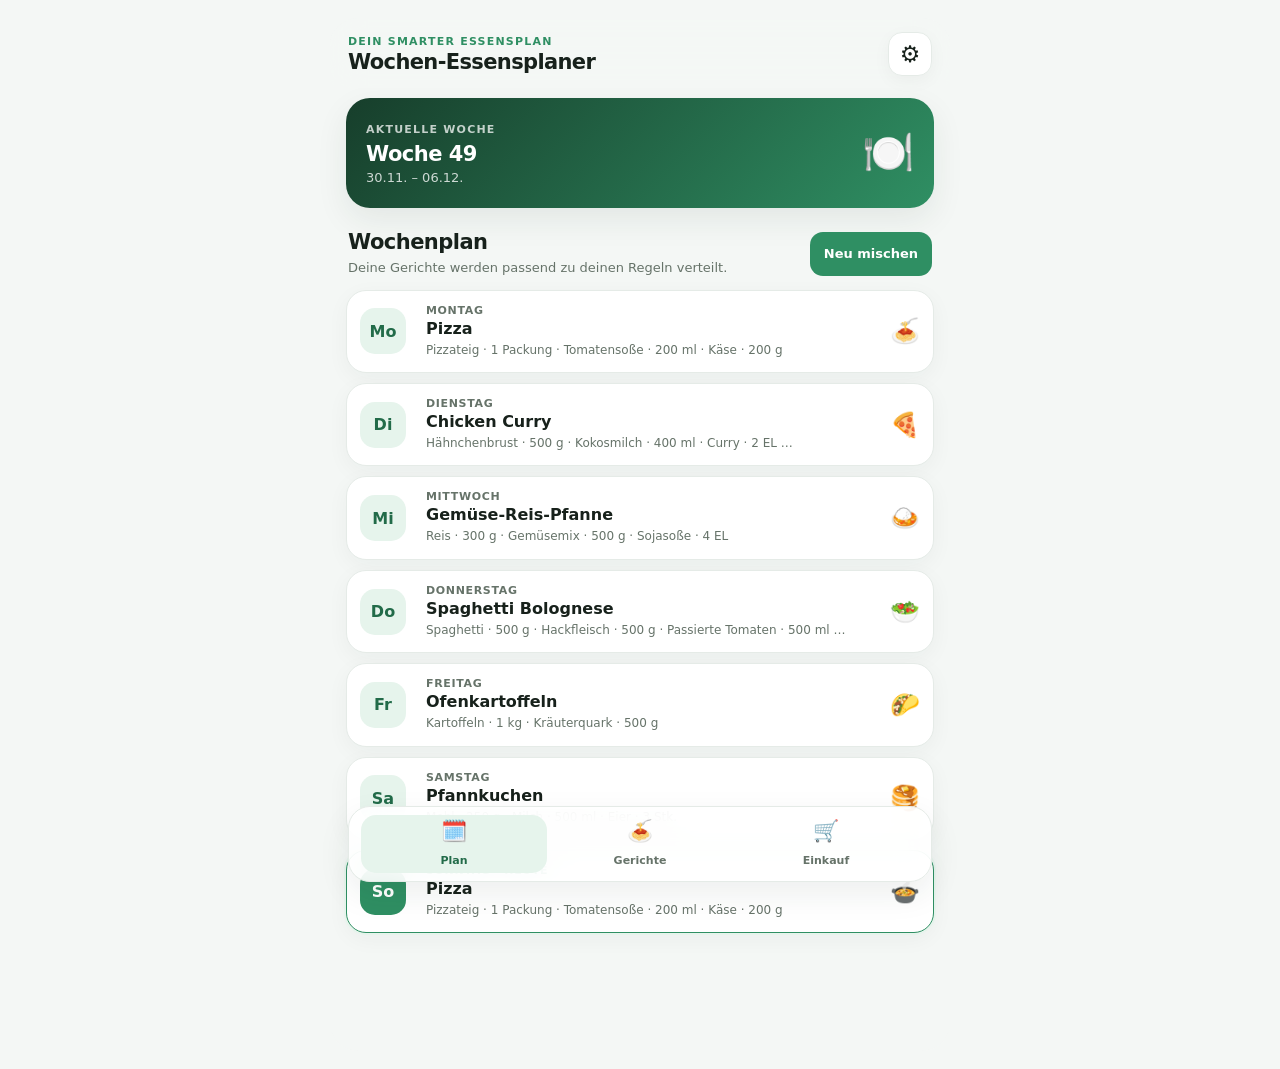
==== commit 0903487c: "Add files via upload" ====
--- a/index.html
+++ b/index.html
@@ -7,6 +7,12 @@
   <meta name="theme-color" content="#0e1411" media="(prefers-color-scheme: dark)">
   <meta name="color-scheme" content="light dark">
   <meta name="description" content="Plane dein Essen für die ganze Woche und bekomme die Einkaufsliste automatisch.">
+  <script>
+    try {
+      var t = JSON.parse(localStorage.getItem('wochen-essensplaner:theme:v1'));
+      if (t === 'light' || t === 'dark') document.documentElement.setAttribute('data-theme', t);
+    } catch (e) {}
+  </script>
   <title>Wochen-Essensplaner</title>
 
   <!-- App-Installation (Android/Chrome) -->
@@ -30,7 +36,7 @@
         <p class="eyebrow">Dein smarter Essensplan</p>
         <h1>Wochen-Essensplaner</h1>
       </div>
-      <button class="icon-btn" id="shuffleTop" aria-label="Woche neu mischen">↻</button>
+      <button class="icon-btn" id="settingsBtn" aria-label="Einstellungen">⚙️</button>
     </header>
 
     <aside class="install-hint" id="installHint" hidden>
@@ -152,6 +158,28 @@
     </form>
   </dialog>
 
+  <dialog id="settingsDialog" class="dish-dialog">
+    <div class="dialog-card">
+      <div class="dialog-header">
+        <div>
+          <span class="hero-label">EINSTELLUNGEN</span>
+          <h2>Darstellung</h2>
+        </div>
+        <button type="button" class="icon-btn" id="closeSettings" aria-label="Schließen">×</button>
+      </div>
+
+      <fieldset class="settings-group" style="border:0;margin:0;padding:0;min-width:0">
+        <legend class="field-label" style="padding:0">Farbmodus</legend>
+        <div class="theme-options" id="themeOptions">
+          <label class="theme-option"><input type="radio" name="theme" value="light"><span><b>☀️</b>Hell</span></label>
+          <label class="theme-option"><input type="radio" name="theme" value="dark"><span><b>🌙</b>Dunkel</span></label>
+          <label class="theme-option"><input type="radio" name="theme" value="auto"><span><b>📱</b>Automatisch</span></label>
+        </div>
+        <p class="helper-text">„Automatisch“ folgt der Einstellung deines Handys. Deine Wahl wird gespeichert.</p>
+      </fieldset>
+    </div>
+  </dialog>
+
   <script src="script.js"></script>
 </body>
 </html>
--- a/style.css
+++ b/style.css
@@ -26,8 +26,34 @@
   --safe-bottom: env(safe-area-inset-bottom, 0px);
 }
 
+:root[data-theme="light"] { color-scheme: light; }
+:root[data-theme="dark"] {
+  color-scheme: dark;
+    --bg: #0e1411;
+    --bg-blur: rgba(14, 20, 17, .88);
+    --card: #17201b;
+    --text: #e9f0eb;
+    --text-soft: #a7b5ac;
+    --muted: #93a39a;
+    --line: #26332b;
+    --accent: #34996b;
+    --accent-hover: #3aa877;
+    --accent-dark: #7fd3a8;
+    --accent-soft: #1b3226;
+    --accent-line: #2f6b4d;
+    --danger: #ef7d7d;
+    --danger-soft: #3a2224;
+    --surface-2: #222d26;
+    --surface-3: #1c2620;
+    --done: #6f7d74;
+    --dash: #36453b;
+    --nav-bg: rgba(23, 32, 27, .88);
+    --shadow: 0 12px 32px rgba(0, 0, 0, .35);
+    --card-shadow: 0 6px 22px rgba(0, 0, 0, .25);
+}
+
 @media (prefers-color-scheme: dark) {
-  :root {
+  :root:not([data-theme="light"]):not([data-theme="dark"]) {
     --bg: #0e1411;
     --bg-blur: rgba(14, 20, 17, .88);
     --card: #17201b;
@@ -296,6 +322,21 @@
   color: var(--muted); font-size: 22px;
 }
 
+/* Einstellungen */
+.settings-group { margin-top: 4px; }
+.theme-options { display: grid; grid-template-columns: repeat(3, 1fr); gap: 8px; margin-top: 10px; }
+.theme-option { position: relative; }
+.theme-option input { position: absolute; inset: 0; opacity: 0; pointer-events: none; }
+.theme-option span {
+  display: grid; place-items: center; gap: 4px; min-height: 72px;
+  border: 1px solid var(--line); border-radius: 14px;
+  background: var(--surface-3); color: var(--muted);
+  font-size: 13px; font-weight: 800;
+}
+.theme-option span b { font-size: 24px; line-height: 1; font-weight: 400; }
+.theme-option input:checked + span { background: var(--accent-soft); border-color: var(--accent); color: var(--accent-dark); }
+.theme-option input:focus-visible + span { outline: 3px solid var(--accent); outline-offset: 2px; }
+
 /* Navigation unten */
 .bottom-nav {
   position: fixed;
